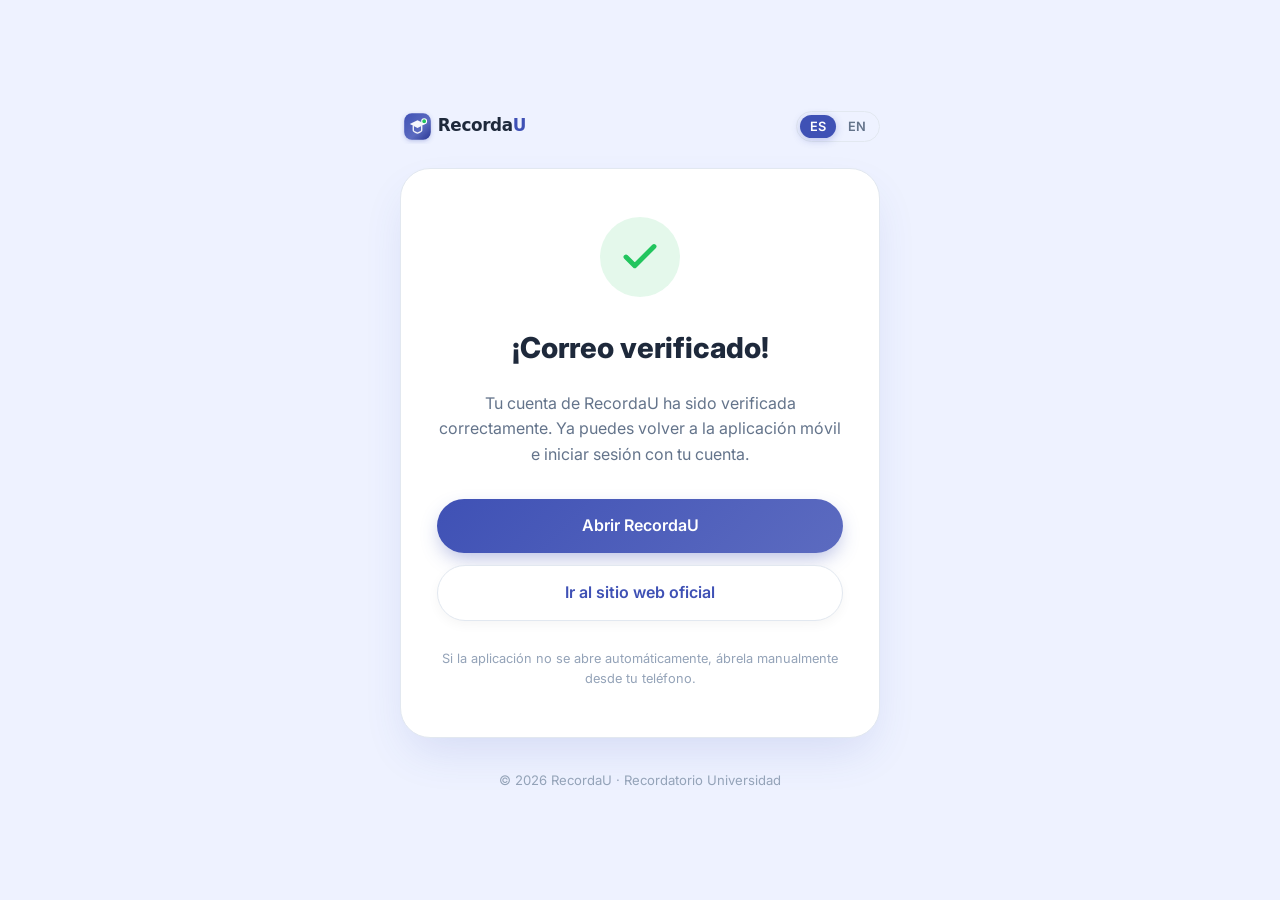
==== auth/confirmed.html @ c8c4b2dd "Primera versión de la página web de RecordaU" ====
<!DOCTYPE html>
<html lang="es">
<head>
  <meta charset="UTF-8">
  <meta name="viewport" content="width=device-width, initial-scale=1.0">
  <meta http-equiv="X-UA-Compatible" content="ie=edge">
  
  <title>¡Correo verificado! | RecordaU</title>
  <meta name="description" content="Tu cuenta de RecordaU ha sido verificada con éxito. Ya puedes volver a la aplicación móvil.">
  
  <!-- Favicon -->
  <link rel="icon" type="image/svg+xml" href="../assets/logo/favicon.svg">
  
  <!-- Fonts: Inter & Roboto -->
  <link rel="preconnect" href="https://fonts.googleapis.com">
  <link rel="preconnect" href="https://fonts.gstatic.com" crossorigin>
  <link href="https://fonts.googleapis.com/css2?family=Inter:wght@400;500;600;700;800&family=Roboto:wght@400;500;700&display=swap" rel="stylesheet">
  
  <!-- Stylesheets -->
  <link rel="stylesheet" href="../css/styles.css">
  <link rel="stylesheet" href="../css/responsive.css">
</head>
<body>

  <!-- Ambient Decorative Background -->
  <div class="bg-ambient-layer" aria-hidden="true">
    <div class="ambient-circle-1"></div>
    <div class="ambient-circle-2"></div>
    <div class="ambient-circle-3"></div>
  </div>

  <div class="auth-page-wrapper">
    <!-- Top Navigation / Logo & Language Selector -->
    <header style="width: 100%; max-width: 480px; display: flex; justify-content: space-between; align-items: center; margin-bottom: 24px;">
      <a href="../index.html" aria-label="Volver al inicio de RecordaU">
        <img src="../assets/logo/recordau-logo.svg" alt="RecordaU" width="140" height="35">
      </a>
      <div class="lang-switcher" role="group" aria-label="Selector de idioma">
        <button class="lang-btn active" data-lang="es">ES</button>
        <button class="lang-btn" data-lang="en">EN</button>
      </div>
    </header>

    <!-- Confirmation Card -->
    <main class="auth-card-box">
      <!-- Success Animated Icon -->
      <div class="auth-success-circle">
        <svg viewBox="0 0 24 24" fill="none" stroke="currentColor" stroke-width="2.8" stroke-linecap="round" stroke-linejoin="round">
          <polyline points="20 6 9 17 4 12"></polyline>
        </svg>
      </div>

      <h1 class="auth-title" data-i18n="auth_title">¡Correo verificado!</h1>
      
      <p class="auth-desc" data-i18n="auth_desc">
        Tu cuenta de RecordaU ha sido verificada correctamente. Ya puedes volver a la aplicación móvil e iniciar sesión con tu cuenta.
      </p>

      <div class="auth-actions">
        <!-- Deep link button prepared for RecordaU mobile app -->
        <a href="recordau://auth-callback" class="btn btn-primary" id="btn-open-app" data-i18n="auth_btn_open">
          Abrir RecordaU
        </a>

        <!-- Fallback Return to Web Homepage -->
        <a href="../index.html" class="btn btn-secondary" data-i18n="auth_btn_home">
          Ir al sitio web oficial
        </a>
      </div>

      <small style="color: var(--text-muted); font-size: 0.8rem; margin-top: 8px;" data-i18n="auth_note">
        Si la aplicación no se abre automáticamente, ábrela manualmente desde tu teléfono.
      </small>
    </main>

    <!-- Footer note -->
    <footer style="margin-top: 32px; font-size: 0.82rem; color: var(--text-muted);">
      © 2026 RecordaU · Recordatorio Universidad
    </footer>
  </div>

  <!-- Scripts -->
  <script src="../js/translations.js"></script>
  <script src="../js/main.js"></script>
  <script>
    // Deep-link trigger helper for mobile web browser
    document.getElementById('btn-open-app')?.addEventListener('click', (e) => {
      // In local testing without the mobile deep link registered, notify the user gracefully
      setTimeout(() => {
        const lang = localStorage.getItem('recordau_lang') || 'es';
        const msg = lang === 'es'
          ? 'Si la app no se abre de inmediato, puedes abrir RecordaU desde tu pantalla de inicio.'
          : 'If the app does not open immediately, you can open RecordaU from your home screen.';
        showToast(msg);
      }, 1000);
    });
  </script>
</body>
</html>
---- css/styles.css ----
/* ==========================================================================
   RecordaU Official Stylesheet
   Design System & Component Architecture
   ========================================================================== */

/* --- 1. CSS Custom Properties / Design Tokens --- */
:root {
  /* Brand Palette */
  --primary: #3F51B5;
  --primary-light: #5C6BC0;
  --primary-dark: #283593;
  --background: #EEF2FF;
  --background-secondary: #F8FAFC;
  --card-bg: #FFFFFF;
  
  /* Status Colors */
  --success: #22C55E;
  --warning: #F59E0B;
  --danger: #EF4444;
  --info: #0EA5E9;
  
  /* Typography & Neutral Colors */
  --text-primary: #1E293B;
  --text-secondary: #64748B;
  --text-muted: #94A3B8;
  --border: #E2E8F0;
  --border-light: #F1F5F9;
  
  /* Glassmorphism System */
  --glass-bg: rgba(255, 255, 255, 0.72);
  --glass-card: rgba(255, 255, 255, 0.85);
  --glass-hero: rgba(255, 255, 255, 0.22);
  --glass-border: rgba(255, 255, 255, 0.45);
  --glass-shadow: 0 16px 36px -10px rgba(63, 81, 181, 0.12), 0 0 1px 1px rgba(255, 255, 255, 0.5) inset;
  --glass-blur: blur(18px);
  
  /* Dialog & Accent */
  --dialog-bg: #1F1F33;
  --gradient-brand: linear-gradient(135deg, #3F51B5 0%, #5C6BC0 50%, #EEF2FF 100%);
  --gradient-hero: linear-gradient(145deg, #3F51B5 0%, #4D5FC4 40%, #5C6BC0 75%, #818CF8 100%);
  --gradient-card: linear-gradient(180deg, rgba(255, 255, 255, 0.95) 0%, rgba(248, 250, 252, 0.95) 100%);
  --gradient-pill: linear-gradient(135deg, #3F51B5 0%, #5C6BC0 100%);

  /* Spacing & Radii */
  --radius-sm: 8px;
  --radius-md: 14px;
  --radius-lg: 22px;
  --radius-xl: 30px;
  --radius-pill: 9999px;

  /* Typography */
  --font-main: 'Inter', 'Roboto', -apple-system, BlinkMacSystemFont, 'Segoe UI', sans-serif;
  --transition-smooth: all 0.3s cubic-bezier(0.16, 1, 0.3, 1);
  --transition-bounce: all 0.4s cubic-bezier(0.34, 1.56, 0.64, 1);
}

/* --- 2. Base Reset & Typography --- */
*, *::before, *::after {
  box-sizing: border-box;
  margin: 0;
  padding: 0;
}

html {
  scroll-behavior: smooth;
  font-family: var(--font-main);
  background-color: var(--background);
  color: var(--text-primary);
  line-height: 1.6;
  -webkit-font-smoothing: antialiased;
  -moz-osx-font-smoothing: grayscale;
}

body {
  overflow-x: hidden;
  background: var(--background);
  min-height: 100vh;
  position: relative;
}

/* Ambient glow in background */
.bg-ambient-layer {
  position: fixed;
  top: 0;
  left: 0;
  right: 0;
  bottom: 0;
  pointer-events: none;
  z-index: -1;
  overflow: hidden;
}

.ambient-circle-1 {
  position: absolute;
  top: -100px;
  right: -80px;
  width: 500px;
  height: 500px;
  border-radius: 50%;
  background: radial-gradient(circle, rgba(92, 107, 192, 0.25) 0%, rgba(238, 242, 255, 0) 70%);
}

.ambient-circle-2 {
  position: absolute;
  top: 35%;
  left: -150px;
  width: 600px;
  height: 600px;
  border-radius: 50%;
  background: radial-gradient(circle, rgba(63, 81, 181, 0.15) 0%, rgba(238, 242, 255, 0) 70%);
}

.ambient-circle-3 {
  position: absolute;
  bottom: 5%;
  right: -100px;
  width: 550px;
  height: 550px;
  border-radius: 50%;
  background: radial-gradient(circle, rgba(92, 107, 192, 0.18) 0%, rgba(238, 242, 255, 0) 70%);
}

img, svg {
  display: block;
  max-width: 100%;
}

a {
  color: inherit;
  text-decoration: none;
  transition: var(--transition-smooth);
}

button {
  font-family: inherit;
  cursor: pointer;
  border: none;
  outline: none;
  background: none;
}

ul {
  list-style: none;
}

/* Focus Visible Accessibility */
:focus-visible {
  outline: 2px solid var(--primary);
  outline-offset: 3px;
  border-radius: var(--radius-sm);
}

/* --- 3. Layout & Utilities --- */
.container {
  width: 100%;
  max-width: 1200px;
  margin: 0 auto;
  padding: 0 24px;
}

.section {
  padding: 100px 0;
  position: relative;
}

.section-header {
  text-align: center;
  max-width: 760px;
  margin: 0 auto 56px auto;
}

.section-badge {
  display: inline-flex;
  align-items: center;
  gap: 8px;
  padding: 6px 16px;
  background: rgba(63, 81, 181, 0.1);
  color: var(--primary);
  border: 1px solid rgba(63, 81, 181, 0.2);
  border-radius: var(--radius-pill);
  font-size: 0.875rem;
  font-weight: 600;
  letter-spacing: 0.02em;
  margin-bottom: 16px;
  text-transform: uppercase;
}

.section-title {
  font-size: 2.5rem;
  font-weight: 700;
  line-height: 1.25;
  color: var(--text-primary);
  margin-bottom: 18px;
  letter-spacing: -0.02em;
}

.section-subtitle {
  font-size: 1.125rem;
  color: var(--text-secondary);
  line-height: 1.6;
}

.text-gradient {
  background: linear-gradient(135deg, var(--primary) 0%, #6366F1 100%);
  -webkit-background-clip: text;
  -webkit-text-fill-color: transparent;
}

/* Glass Card Base */
.glass-card {
  background: var(--glass-card);
  backdrop-filter: var(--glass-blur);
  -webkit-backdrop-filter: var(--glass-blur);
  border: 1px solid var(--glass-border);
  border-radius: var(--radius-lg);
  box-shadow: var(--glass-shadow);
  transition: var(--transition-smooth);
}

.glass-card:hover {
  transform: translateY(-4px);
  box-shadow: 0 20px 40px -12px rgba(63, 81, 181, 0.18), 0 0 1px 1px rgba(255, 255, 255, 0.8) inset;
}

/* Primary Button Styles */
.btn {
  display: inline-flex;
  align-items: center;
  justify-content: center;
  gap: 10px;
  padding: 14px 28px;
  font-size: 1rem;
  font-weight: 600;
  border-radius: var(--radius-pill);
  transition: var(--transition-smooth);
  text-decoration: none;
  white-space: nowrap;
}

.btn-primary {
  background: var(--gradient-pill);
  color: #FFFFFF;
  box-shadow: 0 8px 20px -4px rgba(63, 81, 181, 0.4);
}

.btn-primary:hover {
  background: linear-gradient(135deg, var(--primary-light) 0%, var(--primary) 100%);
  box-shadow: 0 12px 26px -4px rgba(63, 81, 181, 0.5);
  transform: translateY(-2px);
  color: #FFFFFF;
}

.btn-secondary {
  background: #FFFFFF;
  color: var(--primary);
  border: 1.5px solid var(--border);
  box-shadow: 0 4px 12px rgba(0, 0, 0, 0.04);
}

.btn-secondary:hover {
  border-color: var(--primary-light);
  background: var(--background);
  color: var(--primary-dark);
  transform: translateY(-2px);
}

.btn-sm {
  padding: 8px 18px;
  font-size: 0.875rem;
}

.btn-disabled {
  opacity: 0.8;
  cursor: default;
  position: relative;
}

.btn-badge {
  font-size: 0.72rem;
  font-weight: 700;
  padding: 2px 8px;
  background: rgba(255, 255, 255, 0.25);
  border-radius: var(--radius-pill);
  text-transform: uppercase;
  letter-spacing: 0.04em;
}

/* --- 4. Navbar --- */
.navbar-wrapper {
  position: fixed;
  top: 0;
  left: 0;
  right: 0;
  z-index: 1000;
  padding: 16px 0;
  transition: var(--transition-smooth);
}

.navbar-wrapper.scrolled {
  padding: 10px 0;
}

.navbar {
  display: flex;
  align-items: center;
  justify-content: space-between;
  padding: 12px 24px;
  background: rgba(255, 255, 255, 0.78);
  backdrop-filter: blur(16px);
  -webkit-backdrop-filter: blur(16px);
  border: 1px solid rgba(255, 255, 255, 0.5);
  border-radius: var(--radius-pill);
  box-shadow: 0 8px 30px rgba(63, 81, 181, 0.08);
  transition: var(--transition-smooth);
}

.navbar-brand {
  display: flex;
  align-items: center;
  gap: 12px;
}

.navbar-brand img {
  height: 38px;
  width: auto;
}

.nav-links {
  display: flex;
  align-items: center;
  gap: 28px;
}

.nav-link {
  font-size: 0.95rem;
  font-weight: 500;
  color: var(--text-secondary);
  position: relative;
  padding: 4px 0;
}

.nav-link:hover, .nav-link.active {
  color: var(--primary);
}

.nav-link::after {
  content: '';
  position: absolute;
  bottom: 0;
  left: 0;
  width: 0;
  height: 2px;
  background: var(--primary);
  border-radius: 2px;
  transition: width 0.3s ease;
}

.nav-link:hover::after {
  width: 100%;
}

.nav-actions {
  display: flex;
  align-items: center;
  gap: 16px;
}

/* Language Switcher */
.lang-switcher {
  display: flex;
  align-items: center;
  background: var(--background);
  border: 1px solid var(--border);
  border-radius: var(--radius-pill);
  padding: 3px;
  gap: 2px;
}

.lang-btn {
  padding: 4px 10px;
  border-radius: var(--radius-pill);
  font-size: 0.8rem;
  font-weight: 600;
  color: var(--text-secondary);
  transition: var(--transition-smooth);
}

.lang-btn.active {
  background: var(--primary);
  color: #FFFFFF;
  box-shadow: 0 2px 8px rgba(63, 81, 181, 0.3);
}

/* Mobile Hamburger */
.mobile-menu-toggle {
  display: none;
  flex-direction: column;
  justify-content: center;
  gap: 5px;
  width: 38px;
  height: 38px;
  padding: 8px;
  border-radius: 50%;
  background: var(--background);
  border: 1px solid var(--border);
}

.mobile-menu-toggle span {
  display: block;
  height: 2px;
  width: 100%;
  background: var(--text-primary);
  border-radius: 2px;
  transition: var(--transition-smooth);
}

.mobile-menu-toggle.active span:nth-child(1) {
  transform: translateY(7px) rotate(45deg);
}
.mobile-menu-toggle.active span:nth-child(2) {
  opacity: 0;
}
.mobile-menu-toggle.active span:nth-child(3) {
  transform: translateY(-7px) rotate(-45deg);
}

/* Mobile Navigation Drawer */
.mobile-nav-drawer {
  position: fixed;
  top: 80px;
  left: 20px;
  right: 20px;
  background: var(--card-bg);
  border-radius: var(--radius-lg);
  border: 1px solid var(--border);
  box-shadow: 0 20px 40px rgba(0, 0, 0, 0.12);
  padding: 24px;
  display: flex;
  flex-direction: column;
  gap: 16px;
  z-index: 999;
  opacity: 0;
  transform: translateY(-20px);
  pointer-events: none;
  transition: var(--transition-bounce);
}

.mobile-nav-drawer.open {
  opacity: 1;
  transform: translateY(0);
  pointer-events: auto;
}

.mobile-nav-drawer .nav-link {
  font-size: 1.1rem;
  padding: 10px 0;
  border-bottom: 1px solid var(--border-light);
}

/* --- 5. Hero Section --- */
.hero-section {
  padding-top: 150px;
  padding-bottom: 80px;
  overflow: hidden;
  position: relative;
}

.hero-grid {
  display: grid;
  grid-template-columns: 1.15fr 0.85fr;
  align-items: center;
  gap: 48px;
}

.hero-content {
  max-width: 600px;
}

.hero-tag {
  display: inline-flex;
  align-items: center;
  gap: 8px;
  padding: 6px 14px;
  background: rgba(63, 81, 181, 0.1);
  border: 1px solid rgba(63, 81, 181, 0.2);
  border-radius: var(--radius-pill);
  color: var(--primary);
  font-size: 0.875rem;
  font-weight: 600;
  margin-bottom: 24px;
}

.hero-tag-pulse {
  width: 8px;
  height: 8px;
  border-radius: 50%;
  background: var(--success);
  box-shadow: 0 0 0 0 rgba(34, 197, 94, 0.7);
  animation: pulseGreen 2s infinite;
}

@keyframes pulseGreen {
  0% { transform: scale(0.95); box-shadow: 0 0 0 0 rgba(34, 197, 94, 0.7); }
  70% { transform: scale(1); box-shadow: 0 0 0 8px rgba(34, 197, 94, 0); }
  100% { transform: scale(0.95); box-shadow: 0 0 0 0 rgba(34, 197, 94, 0); }
}

.hero-title {
  font-size: 3.5rem;
  font-weight: 800;
  line-height: 1.15;
  letter-spacing: -0.03em;
  color: var(--text-primary);
  margin-bottom: 24px;
}

.hero-description {
  font-size: 1.2rem;
  color: var(--text-secondary);
  line-height: 1.6;
  margin-bottom: 36px;
}

.hero-ctas {
  display: flex;
  flex-wrap: wrap;
  align-items: center;
  gap: 16px;
  margin-bottom: 36px;
}

.hero-features-preview {
  display: flex;
  flex-wrap: wrap;
  gap: 20px;
  padding-top: 24px;
  border-top: 1px solid var(--border);
}

.feature-pill {
  display: flex;
  align-items: center;
  gap: 8px;
  font-size: 0.9rem;
  font-weight: 500;
  color: var(--text-secondary);
}

.feature-pill svg {
  color: var(--primary);
  width: 18px;
  height: 18px;
}

/* --- 6. Realistic Phone Mockup (Flutter Match) --- */
.hero-mockup-wrapper {
  position: relative;
  display: flex;
  justify-content: center;
}

.phone-device {
  width: 320px;
  height: 640px;
  background: #0F172A;
  border-radius: 44px;
  padding: 12px;
  box-shadow: 0 25px 60px -15px rgba(40, 53, 147, 0.35), 0 0 0 1px rgba(255, 255, 255, 0.15) inset;
  position: relative;
  z-index: 2;
  transition: transform 0.4s ease;
}

.phone-screen {
  width: 100%;
  height: 100%;
  background: #EEF2FF;
  border-radius: 34px;
  overflow: hidden;
  display: flex;
  flex-direction: column;
  position: relative;
  font-size: 0.85rem;
}

.phone-speaker-notch {
  width: 120px;
  height: 20px;
  background: #0F172A;
  border-bottom-left-radius: 12px;
  border-bottom-right-radius: 12px;
  position: absolute;
  top: 0;
  left: 50%;
  transform: translateX(-50%);
  z-index: 10;
  display: flex;
  align-items: center;
  justify-content: center;
}

.phone-camera {
  width: 8px;
  height: 8px;
  background: #1E293B;
  border-radius: 50%;
}

/* Phone App Header */
.app-header {
  background: linear-gradient(145deg, #3F51B5 0%, #5C6BC0 100%);
  color: #FFFFFF;
  padding: 30px 16px 18px 16px;
  border-bottom-left-radius: 20px;
  border-bottom-right-radius: 20px;
  box-shadow: 0 6px 16px rgba(63, 81, 181, 0.25);
}

.app-header-top {
  display: flex;
  justify-content: space-between;
  align-items: center;
  margin-bottom: 12px;
}

.app-user-greeting {
  font-size: 0.8rem;
  opacity: 0.9;
}

.app-user-title {
  font-size: 1.1rem;
  font-weight: 700;
  display: flex;
  align-items: center;
  gap: 6px;
}

.app-sync-status {
  display: flex;
  align-items: center;
  gap: 4px;
  background: rgba(255, 255, 255, 0.2);
  padding: 3px 8px;
  border-radius: 12px;
  font-size: 0.7rem;
  font-weight: 600;
}

.app-sync-status .sync-dot {
  width: 6px;
  height: 6px;
  background: #22C55E;
  border-radius: 50%;
}

.app-search-mini {
  background: rgba(255, 255, 255, 0.15);
  border: 1px solid rgba(255, 255, 255, 0.25);
  border-radius: 10px;
  padding: 6px 10px;
  font-size: 0.75rem;
  color: rgba(255, 255, 255, 0.85);
  display: flex;
  align-items: center;
  gap: 6px;
}

/* Phone App Body Content */
.app-body {
  padding: 14px;
  overflow-y: auto;
  display: flex;
  flex-direction: column;
  gap: 14px;
  flex: 1;
}

.app-section-title {
  display: flex;
  align-items: center;
  gap: 6px;
  font-size: 0.78rem;
  font-weight: 700;
  color: var(--text-secondary);
  text-transform: uppercase;
  letter-spacing: 0.05em;
}

.app-priority-dot {
  width: 8px;
  height: 8px;
  border-radius: 50%;
}

.dot-danger { background: var(--danger); }
.dot-warning { background: var(--warning); }
.dot-success { background: var(--success); }

/* App Task Card */
.app-task-card {
  background: #FFFFFF;
  border: 1px solid rgba(226, 232, 240, 0.8);
  border-radius: 14px;
  padding: 12px;
  box-shadow: 0 4px 10px rgba(0, 0, 0, 0.03);
  display: flex;
  flex-direction: column;
  gap: 6px;
  border-left: 4px solid var(--primary);
  transition: transform 0.2s ease;
}

.app-task-card.priority-high {
  border-left-color: var(--danger);
}
.app-task-card.priority-medium {
  border-left-color: var(--warning);
}
.app-task-card.priority-normal {
  border-left-color: var(--success);
}

.app-task-header {
  display: flex;
  justify-content: space-between;
  align-items: center;
}

.app-subject-tag {
  font-size: 0.7rem;
  font-weight: 600;
  color: var(--primary);
  background: rgba(63, 81, 181, 0.08);
  padding: 2px 6px;
  border-radius: 6px;
}

.app-task-time {
  font-size: 0.7rem;
  font-weight: 600;
  color: var(--danger);
  display: flex;
  align-items: center;
  gap: 3px;
}

.app-task-title {
  font-size: 0.85rem;
  font-weight: 600;
  color: var(--text-primary);
}

.app-task-footer {
  display: flex;
  align-items: center;
  justify-content: space-between;
  font-size: 0.7rem;
  color: var(--text-secondary);
  margin-top: 2px;
}

/* Floating Elements around Mockup */
.mockup-floating-card {
  position: absolute;
  background: rgba(255, 255, 255, 0.9);
  backdrop-filter: blur(12px);
  border: 1px solid rgba(255, 255, 255, 0.8);
  border-radius: var(--radius-md);
  padding: 10px 14px;
  box-shadow: 0 12px 28px -6px rgba(63, 81, 181, 0.2);
  display: flex;
  align-items: center;
  gap: 10px;
  z-index: 3;
  animation: floatSlow 5s ease-in-out infinite alternate;
}

.floating-top-right {
  top: 40px;
  right: -30px;
}

.floating-bottom-left {
  bottom: 80px;
  left: -40px;
  animation-delay: 2.5s;
}

.float-icon-box {
  width: 32px;
  height: 32px;
  border-radius: 8px;
  display: flex;
  align-items: center;
  justify-content: center;
  color: #FFFFFF;
}

.float-icon-blue { background: var(--primary); }
.float-icon-green { background: var(--success); }

.float-text-title {
  font-size: 0.78rem;
  font-weight: 700;
  color: var(--text-primary);
}

.float-text-sub {
  font-size: 0.68rem;
  color: var(--text-secondary);
}

@keyframes floatSlow {
  0% { transform: translateY(0px); }
  100% { transform: translateY(-12px); }
}

/* --- 7. Problem / Solution Section --- */
.problem-solution-section {
  background: var(--background-secondary);
  border-top: 1px solid var(--border);
  border-bottom: 1px solid var(--border);
}

.workflow-steps-container {
  display: flex;
  align-items: center;
  justify-content: space-between;
  position: relative;
  margin-top: 48px;
  flex-wrap: wrap;
  gap: 16px;
}

.workflow-step-card {
  flex: 1;
  min-width: 200px;
  background: #FFFFFF;
  border: 1px solid var(--border);
  border-radius: var(--radius-lg);
  padding: 28px 20px;
  text-align: center;
  box-shadow: 0 8px 20px rgba(0, 0, 0, 0.02);
  position: relative;
  transition: var(--transition-smooth);
}

.workflow-step-card:hover {
  transform: translateY(-6px);
  border-color: var(--primary-light);
  box-shadow: 0 16px 30px rgba(63, 81, 181, 0.12);
}

.step-num-badge {
  width: 36px;
  height: 36px;
  border-radius: 50%;
  background: rgba(63, 81, 181, 0.1);
  color: var(--primary);
  font-weight: 700;
  font-size: 0.9rem;
  display: flex;
  align-items: center;
  justify-content: center;
  margin: 0 auto 16px auto;
}

.workflow-step-icon {
  width: 52px;
  height: 52px;
  border-radius: 14px;
  background: var(--background);
  color: var(--primary);
  display: flex;
  align-items: center;
  justify-content: center;
  margin: 0 auto 16px auto;
}

.workflow-step-title {
  font-size: 1.1rem;
  font-weight: 700;
  color: var(--text-primary);
  margin-bottom: 8px;
}

.workflow-step-desc {
  font-size: 0.875rem;
  color: var(--text-secondary);
  line-height: 1.5;
}

.workflow-arrow {
  color: var(--primary-light);
  opacity: 0.6;
}

/* --- 8. Visual Demo & Media Viewer Section --- */
.demo-viewer-box {
  background: var(--card-bg);
  border: 1px solid var(--border);
  border-radius: var(--radius-xl);
  box-shadow: 0 20px 45px -10px rgba(63, 81, 181, 0.1);
  overflow: hidden;
}

.demo-tabs-bar {
  display: flex;
  background: #F1F5F9;
  padding: 8px 12px;
  border-bottom: 1px solid var(--border);
  overflow-x: auto;
  gap: 8px;
}

.demo-tab-btn {
  padding: 10px 18px;
  border-radius: var(--radius-pill);
  font-size: 0.9rem;
  font-weight: 600;
  color: var(--text-secondary);
  display: flex;
  align-items: center;
  gap: 8px;
  transition: var(--transition-smooth);
  white-space: nowrap;
}

.demo-tab-btn.active {
  background: #FFFFFF;
  color: var(--primary);
  box-shadow: 0 2px 8px rgba(0, 0, 0, 0.06);
}

.demo-view-content {
  padding: 40px;
  min-height: 420px;
  display: flex;
  align-items: center;
  justify-content: center;
  background: linear-gradient(180deg, #FFFFFF 0%, #F8FAFC 100%);
}

.placeholder-frame {
  width: 100%;
  max-width: 800px;
  border: 2px dashed rgba(92, 107, 192, 0.35);
  background: rgba(238, 242, 255, 0.4);
  border-radius: var(--radius-lg);
  padding: 48px 24px;
  text-align: center;
  display: flex;
  flex-direction: column;
  align-items: center;
  justify-content: center;
  gap: 16px;
}

.placeholder-icon-wrap {
  width: 64px;
  height: 64px;
  border-radius: 18px;
  background: rgba(63, 81, 181, 0.12);
  color: var(--primary);
  display: flex;
  align-items: center;
  justify-content: center;
}

.placeholder-title {
  font-size: 1.25rem;
  font-weight: 700;
  color: var(--text-primary);
}

.placeholder-badge {
  display: inline-block;
  padding: 4px 12px;
  background: rgba(63, 81, 181, 0.1);
  color: var(--primary);
  border-radius: var(--radius-pill);
  font-size: 0.75rem;
  font-weight: 700;
  text-transform: uppercase;
  letter-spacing: 0.05em;
}

.placeholder-note {
  font-size: 0.9rem;
  color: var(--text-secondary);
  max-width: 500px;
}

/* --- 9. Core Features Grid --- */
.features-grid {
  display: grid;
  grid-template-columns: repeat(auto-fit, minmax(320px, 1fr));
  gap: 28px;
}

.feature-card {
  padding: 32px 28px;
  display: flex;
  flex-direction: column;
  align-items: flex-start;
  gap: 16px;
}

.feature-icon-box {
  width: 52px;
  height: 52px;
  border-radius: 14px;
  background: rgba(63, 81, 181, 0.1);
  color: var(--primary);
  display: flex;
  align-items: center;
  justify-content: center;
}

.feature-card-title {
  font-size: 1.25rem;
  font-weight: 700;
  color: var(--text-primary);
}

.feature-card-text {
  font-size: 0.95rem;
  color: var(--text-secondary);
  line-height: 1.6;
}

/* --- 10. Dedicated 12h / 6h / 2h Timeline Section --- */
.timeline-section-card {
  background: var(--dialog-bg);
  color: #FFFFFF;
  border-radius: var(--radius-xl);
  padding: 60px 48px;
  position: relative;
  overflow: hidden;
  box-shadow: 0 25px 50px -12px rgba(31, 31, 51, 0.4);
}

.timeline-bg-glow {
  position: absolute;
  top: -50%;
  right: -20%;
  width: 500px;
  height: 500px;
  border-radius: 50%;
  background: radial-gradient(circle, rgba(92, 107, 192, 0.3) 0%, rgba(31, 31, 51, 0) 70%);
  pointer-events: none;
}

.timeline-header {
  text-align: center;
  max-width: 700px;
  margin: 0 auto 50px auto;
}

.timeline-header .section-title {
  color: #FFFFFF;
}

.timeline-header .section-subtitle {
  color: #94A3B8;
}

.timeline-track-wrapper {
  position: relative;
  margin: 40px 0;
}

.timeline-progress-bar {
  position: absolute;
  top: 36px;
  left: 5%;
  right: 5%;
  height: 4px;
  background: rgba(255, 255, 255, 0.15);
  border-radius: 2px;
  z-index: 1;
}

.timeline-progress-fill {
  height: 100%;
  width: 85%;
  background: linear-gradient(90deg, #22C55E 0%, #F59E0B 50%, #EF4444 100%);
  border-radius: 2px;
}

.timeline-nodes-grid {
  display: grid;
  grid-template-columns: repeat(4, 1fr);
  gap: 20px;
  position: relative;
  z-index: 2;
}

.timeline-node {
  display: flex;
  flex-direction: column;
  align-items: center;
  text-align: center;
}

.timeline-node-circle {
  width: 72px;
  height: 72px;
  border-radius: 50%;
  background: #1F1F33;
  border: 3px solid;
  display: flex;
  flex-direction: column;
  align-items: center;
  justify-content: center;
  margin-bottom: 20px;
  box-shadow: 0 8px 20px rgba(0, 0, 0, 0.4);
  transition: transform 0.3s ease;
}

.timeline-node:hover .timeline-node-circle {
  transform: scale(1.1);
}

.node-12h { border-color: #22C55E; color: #22C55E; }
.node-6h  { border-color: #F59E0B; color: #F59E0B; }
.node-2h  { border-color: #EF4444; color: #EF4444; }
.node-due { border-color: #A855F7; color: #A855F7; }

.timeline-node-num {
  font-size: 1.1rem;
  font-weight: 800;
  line-height: 1;
}

.timeline-node-unit {
  font-size: 0.65rem;
  font-weight: 700;
  text-transform: uppercase;
}

.timeline-node-title {
  font-size: 1rem;
  font-weight: 700;
  color: #FFFFFF;
  margin-bottom: 6px;
}

.timeline-node-desc {
  font-size: 0.8rem;
  color: #94A3B8;
  line-height: 1.4;
}

/* --- 11. How It Works (4 Steps) --- */
.steps-cards-grid {
  display: grid;
  grid-template-columns: repeat(auto-fit, minmax(250px, 1fr));
  gap: 24px;
}

.step-box-card {
  padding: 32px 24px;
  position: relative;
  display: flex;
  flex-direction: column;
  gap: 16px;
}

.step-card-number {
  font-size: 2.5rem;
  font-weight: 800;
  color: rgba(63, 81, 181, 0.18);
  line-height: 1;
}

.step-card-title {
  font-size: 1.2rem;
  font-weight: 700;
  color: var(--text-primary);
}

.step-card-text {
  font-size: 0.9rem;
  color: var(--text-secondary);
  line-height: 1.55;
}

/* --- 12. App Showcase Showcase Section --- */
.showcase-container {
  display: grid;
  grid-template-columns: 1fr 1fr;
  align-items: center;
  gap: 48px;
}

.showcase-phone-center {
  display: flex;
  justify-content: center;
}

.showcase-features-list {
  display: flex;
  flex-direction: column;
  gap: 24px;
}

.showcase-item {
  display: flex;
  gap: 18px;
}

.showcase-item-icon {
  width: 44px;
  height: 44px;
  min-width: 44px;
  border-radius: 12px;
  background: var(--background);
  color: var(--primary);
  display: flex;
  align-items: center;
  justify-content: center;
}

.showcase-item-title {
  font-size: 1.15rem;
  font-weight: 700;
  color: var(--text-primary);
  margin-bottom: 4px;
}

.showcase-item-desc {
  font-size: 0.9rem;
  color: var(--text-secondary);
  line-height: 1.5;
}

/* --- 13. Institutional Compatibility --- */
.compatibility-box {
  background: var(--card-bg);
  border: 1px solid var(--border);
  border-radius: var(--radius-xl);
  padding: 48px;
  text-align: center;
  box-shadow: 0 10px 30px rgba(0, 0, 0, 0.03);
}

.compatibility-pill-list {
  display: flex;
  flex-wrap: wrap;
  justify-content: center;
  gap: 12px;
  margin: 32px 0 20px 0;
}

.compat-pill {
  padding: 10px 20px;
  border-radius: var(--radius-pill);
  background: var(--background);
  border: 1px solid var(--border);
  font-size: 0.95rem;
  font-weight: 600;
  color: var(--text-primary);
  display: flex;
  align-items: center;
  gap: 8px;
}

.compat-pill svg {
  color: var(--primary);
  width: 18px;
  height: 18px;
}

.compat-disclaimer {
  font-size: 0.85rem;
  color: var(--text-muted);
  max-width: 600px;
  margin: 0 auto;
}

/* --- 14. Security & Privacy Section --- */
.security-grid {
  display: grid;
  grid-template-columns: repeat(auto-fit, minmax(300px, 1fr));
  gap: 28px;
}

.security-card {
  padding: 32px;
  border-left: 4px solid var(--primary);
}

.security-card-icon {
  width: 48px;
  height: 48px;
  border-radius: 12px;
  background: rgba(63, 81, 181, 0.1);
  color: var(--primary);
  display: flex;
  align-items: center;
  justify-content: center;
  margin-bottom: 20px;
}

.security-card-title {
  font-size: 1.2rem;
  font-weight: 700;
  color: var(--text-primary);
  margin-bottom: 10px;
}

.security-card-desc {
  font-size: 0.92rem;
  color: var(--text-secondary);
  line-height: 1.6;
}

/* --- 15. About RecordaU --- */
.about-card {
  background: linear-gradient(135deg, rgba(255, 255, 255, 0.95) 0%, rgba(238, 242, 255, 0.85) 100%);
  border: 1px solid var(--glass-border);
  border-radius: var(--radius-xl);
  padding: 56px;
  box-shadow: var(--glass-shadow);
  max-width: 900px;
  margin: 0 auto;
  text-align: center;
}

.about-text {
  font-size: 1.15rem;
  color: var(--text-secondary);
  line-height: 1.8;
  margin-bottom: 24px;
}

.about-values {
  display: flex;
  justify-content: center;
  flex-wrap: wrap;
  gap: 24px;
  margin-top: 36px;
  padding-top: 28px;
  border-top: 1px solid var(--border);
}

.about-val-item {
  font-size: 0.95rem;
  font-weight: 600;
  color: var(--primary-dark);
  display: flex;
  align-items: center;
  gap: 6px;
}

/* --- 16. FAQ Accordion --- */
.faq-accordion-list {
  max-width: 800px;
  margin: 0 auto;
  display: flex;
  flex-direction: column;
  gap: 16px;
}

.faq-item {
  background: var(--card-bg);
  border: 1px solid var(--border);
  border-radius: var(--radius-md);
  overflow: hidden;
  transition: var(--transition-smooth);
}

.faq-item.active {
  border-color: var(--primary-light);
  box-shadow: 0 8px 24px rgba(63, 81, 181, 0.08);
}

.faq-question-btn {
  width: 100%;
  padding: 20px 24px;
  display: flex;
  align-items: center;
  justify-content: space-between;
  text-align: left;
  font-size: 1.05rem;
  font-weight: 600;
  color: var(--text-primary);
  gap: 16px;
}

.faq-icon {
  width: 20px;
  height: 20px;
  min-width: 20px;
  color: var(--primary);
  transition: transform 0.3s ease;
}

.faq-item.active .faq-icon {
  transform: rotate(180deg);
}

.faq-answer-body {
  max-height: 0;
  overflow: hidden;
  transition: max-height 0.35s ease, padding 0.35s ease;
  padding: 0 24px;
  font-size: 0.95rem;
  color: var(--text-secondary);
  line-height: 1.65;
}

.faq-item.active .faq-answer-body {
  max-height: 300px;
  padding-bottom: 20px;
}

/* --- 17. Download CTA Section --- */
.download-section-box {
  background: var(--gradient-hero);
  border-radius: var(--radius-xl);
  padding: 64px 32px;
  text-align: center;
  color: #FFFFFF;
  box-shadow: 0 20px 45px -10px rgba(63, 81, 181, 0.4);
  position: relative;
  overflow: hidden;
}

.download-title {
  font-size: 2.3rem;
  font-weight: 800;
  margin-bottom: 16px;
}

.download-subtitle {
  font-size: 1.1rem;
  opacity: 0.9;
  max-width: 600px;
  margin: 0 auto 36px auto;
}

.download-badges-row {
  display: flex;
  justify-content: center;
  flex-wrap: wrap;
  gap: 20px;
}

.store-badge-card {
  display: flex;
  align-items: center;
  gap: 14px;
  background: rgba(255, 255, 255, 0.15);
  backdrop-filter: blur(10px);
  border: 1px solid rgba(255, 255, 255, 0.35);
  border-radius: var(--radius-md);
  padding: 12px 24px;
  color: #FFFFFF;
  position: relative;
  transition: var(--transition-smooth);
}

.store-badge-card:hover {
  background: rgba(255, 255, 255, 0.25);
  transform: translateY(-2px);
}

.store-icon {
  width: 32px;
  height: 32px;
}

.store-text-col {
  text-align: left;
}

.store-sub {
  font-size: 0.7rem;
  text-transform: uppercase;
  letter-spacing: 0.05em;
  opacity: 0.8;
}

.store-name {
  font-size: 1rem;
  font-weight: 700;
}

.coming-soon-pill {
  font-size: 0.65rem;
  font-weight: 700;
  padding: 2px 8px;
  background: var(--warning);
  color: #1E293B;
  border-radius: var(--radius-pill);
  margin-left: 6px;
}

/* --- 18. Contact Form & Floating Action --- */
.contact-grid {
  display: grid;
  grid-template-columns: 1fr 1.2fr;
  gap: 40px;
  align-items: flex-start;
}

.contact-info-card {
  padding: 36px;
  display: flex;
  flex-direction: column;
  gap: 24px;
}

.contact-channel-item {
  display: flex;
  align-items: flex-start;
  gap: 14px;
}

.contact-channel-icon {
  width: 42px;
  height: 42px;
  border-radius: 10px;
  background: rgba(63, 81, 181, 0.1);
  color: var(--primary);
  display: flex;
  align-items: center;
  justify-content: center;
  min-width: 42px;
}

.contact-form-box {
  padding: 36px;
  display: flex;
  flex-direction: column;
  gap: 20px;
}

.form-group {
  display: flex;
  flex-direction: column;
  gap: 8px;
}

.form-label {
  font-size: 0.875rem;
  font-weight: 600;
  color: var(--text-primary);
}

.form-input, .form-textarea {
  width: 100%;
  padding: 12px 16px;
  border-radius: var(--radius-sm);
  border: 1px solid var(--border);
  background: var(--background-secondary);
  font-family: inherit;
  font-size: 0.95rem;
  color: var(--text-primary);
  transition: var(--transition-smooth);
}

.form-input:focus, .form-textarea:focus {
  outline: none;
  border-color: var(--primary);
  background: #FFFFFF;
  box-shadow: 0 0 0 3px rgba(63, 81, 181, 0.15);
}

.form-textarea {
  min-height: 120px;
  resize: vertical;
}

/* Floating Contact Button */
.floating-contact-btn {
  position: fixed;
  bottom: 28px;
  right: 28px;
  width: 56px;
  height: 56px;
  border-radius: 50%;
  background: var(--gradient-pill);
  color: #FFFFFF;
  display: flex;
  align-items: center;
  justify-content: center;
  box-shadow: 0 10px 25px rgba(63, 81, 181, 0.4);
  z-index: 990;
  transition: var(--transition-smooth);
}

.floating-contact-btn:hover {
  transform: scale(1.08) translateY(-2px);
  box-shadow: 0 14px 30px rgba(63, 81, 181, 0.5);
}

/* --- 19. Footer --- */
.site-footer {
  background: #0F172A;
  color: #E2E8F0;
  padding: 70px 0 30px 0;
  border-top: 1px solid rgba(255, 255, 255, 0.08);
}

.footer-top-grid {
  display: grid;
  grid-template-columns: 2fr 1fr 1fr 1fr;
  gap: 40px;
  margin-bottom: 50px;
}

.footer-brand-col {
  max-width: 320px;
}

.footer-tagline {
  font-size: 0.95rem;
  color: #94A3B8;
  margin-top: 14px;
  line-height: 1.5;
}

.footer-col-title {
  font-size: 1rem;
  font-weight: 700;
  color: #FFFFFF;
  margin-bottom: 20px;
}

.footer-links-list {
  display: flex;
  flex-direction: column;
  gap: 12px;
}

.footer-links-list a {
  font-size: 0.9rem;
  color: #94A3B8;
}

.footer-links-list a:hover {
  color: #FFFFFF;
  transform: translateX(3px);
}

.footer-bottom-bar {
  padding-top: 30px;
  border-top: 1px solid rgba(255, 255, 255, 0.1);
  display: flex;
  align-items: center;
  justify-content: space-between;
  font-size: 0.85rem;
  color: #64748B;
  flex-wrap: wrap;
  gap: 16px;
}

/* Toast Notifications */
.toast-msg {
  position: fixed;
  bottom: 30px;
  left: 50%;
  transform: translateX(-50%) translateY(100px);
  background: var(--dialog-bg);
  color: #FFFFFF;
  padding: 12px 24px;
  border-radius: var(--radius-pill);
  box-shadow: 0 10px 30px rgba(0, 0, 0, 0.25);
  font-size: 0.9rem;
  font-weight: 600;
  display: flex;
  align-items: center;
  gap: 10px;
  z-index: 10000;
  opacity: 0;
  transition: var(--transition-bounce);
}

.toast-msg.show {
  transform: translateX(-50%) translateY(0);
  opacity: 1;
}

/* --- 20. Auth Confirmed Page Styles --- */
.auth-page-wrapper {
  min-height: 100vh;
  display: flex;
  flex-direction: column;
  justify-content: center;
  align-items: center;
  padding: 24px;
  position: relative;
}

.auth-card-box {
  width: 100%;
  max-width: 480px;
  background: #FFFFFF;
  border: 1px solid var(--border);
  border-radius: var(--radius-xl);
  padding: 48px 36px;
  text-align: center;
  box-shadow: 0 20px 45px -10px rgba(63, 81, 181, 0.15);
  display: flex;
  flex-direction: column;
  align-items: center;
  gap: 20px;
}

.auth-success-circle {
  width: 80px;
  height: 80px;
  border-radius: 50%;
  background: rgba(34, 197, 94, 0.12);
  color: var(--success);
  display: flex;
  align-items: center;
  justify-content: center;
  margin-bottom: 8px;
}

.auth-success-circle svg {
  width: 42px;
  height: 42px;
}

.auth-title {
  font-size: 1.8rem;
  font-weight: 800;
  color: var(--text-primary);
}

.auth-desc {
  font-size: 1rem;
  color: var(--text-secondary);
  line-height: 1.6;
}

.auth-actions {
  display: flex;
  flex-direction: column;
  gap: 12px;
  width: 100%;
  margin-top: 12px;
}
---- css/responsive.css ----
/* ==========================================================================
   RecordaU Responsive Media Queries & Accessibility Adaptations
   ========================================================================== */

/* --- Tablet / Medium Devices (max-width: 1024px) --- */
@media (max-width: 1024px) {
  .hero-grid {
    grid-template-columns: 1fr;
    text-align: center;
    gap: 60px;
  }

  .hero-content {
    max-width: 100%;
    margin: 0 auto;
  }

  .hero-title {
    font-size: 2.8rem;
  }

  .hero-ctas {
    justify-content: center;
  }

  .hero-features-preview {
    justify-content: center;
  }

  .showcase-container {
    grid-template-columns: 1fr;
    gap: 48px;
  }

  .showcase-phone-center {
    order: -1;
  }

  .contact-grid {
    grid-template-columns: 1fr;
    gap: 32px;
  }

  .footer-top-grid {
    grid-template-columns: 1fr 1fr;
    gap: 32px;
  }

  .workflow-steps-container {
    flex-direction: column;
  }

  .workflow-arrow {
    transform: rotate(90deg);
    margin: 8px 0;
  }

  .timeline-nodes-grid {
    grid-template-columns: 1fr 1fr;
    gap: 32px;
  }

  .timeline-progress-bar {
    display: none;
  }
}

/* --- Mobile Landscape / Large Mobile (max-width: 768px) --- */
@media (max-width: 768px) {
  .section {
    padding: 64px 0;
  }

  .section-title {
    font-size: 2rem;
  }

  .hero-section {
    padding-top: 110px;
    padding-bottom: 50px;
  }

  .hero-title {
    font-size: 2.2rem;
  }

  .nav-links, .nav-actions .btn {
    display: none;
  }

  .mobile-menu-toggle {
    display: flex;
  }

  .mockup-floating-card {
    display: none;
  }

  .phone-device {
    width: 290px;
    height: 580px;
  }

  .features-grid {
    grid-template-columns: 1fr;
  }

  .steps-cards-grid {
    grid-template-columns: 1fr;
  }

  .security-grid {
    grid-template-columns: 1fr;
  }

  .about-card {
    padding: 32px 20px;
  }

  .download-section-box {
    padding: 44px 20px;
  }

  .download-title {
    font-size: 1.8rem;
  }

  .timeline-section-card {
    padding: 40px 20px;
  }

  .timeline-nodes-grid {
    grid-template-columns: 1fr;
  }

  .footer-top-grid {
    grid-template-columns: 1fr;
  }

  .footer-bottom-bar {
    flex-direction: column;
    text-align: center;
    gap: 12px;
  }
}

/* --- Small Phones (max-width: 480px) --- */
@media (max-width: 480px) {
  .container {
    padding: 0 16px;
  }

  .hero-title {
    font-size: 1.85rem;
  }

  .hero-description {
    font-size: 1.05rem;
  }

  .hero-ctas {
    flex-direction: column;
    width: 100%;
  }

  .hero-ctas .btn {
    width: 100%;
  }

  .phone-device {
    width: 100%;
    max-width: 280px;
    height: 540px;
    padding: 8px;
    border-radius: 36px;
  }

  .phone-screen {
    border-radius: 28px;
  }

  .demo-view-content {
    padding: 20px 14px;
    min-height: 320px;
  }

  .compatibility-box {
    padding: 28px 16px;
  }

  .floating-contact-btn {
    bottom: 20px;
    right: 20px;
    width: 48px;
    height: 48px;
  }
}

/* --- Accessibility: Reduced Motion --- */
@media (prefers-reduced-motion: reduce) {
  *, *::before, *::after {
    animation-duration: 0.01ms !important;
    animation-iteration-count: 1 !important;
    transition-duration: 0.01ms !important;
    scroll-behavior: auto !important;
  }

  .mockup-floating-card {
    animation: none !important;
  }

  .hero-tag-pulse {
    animation: none !important;
  }
}
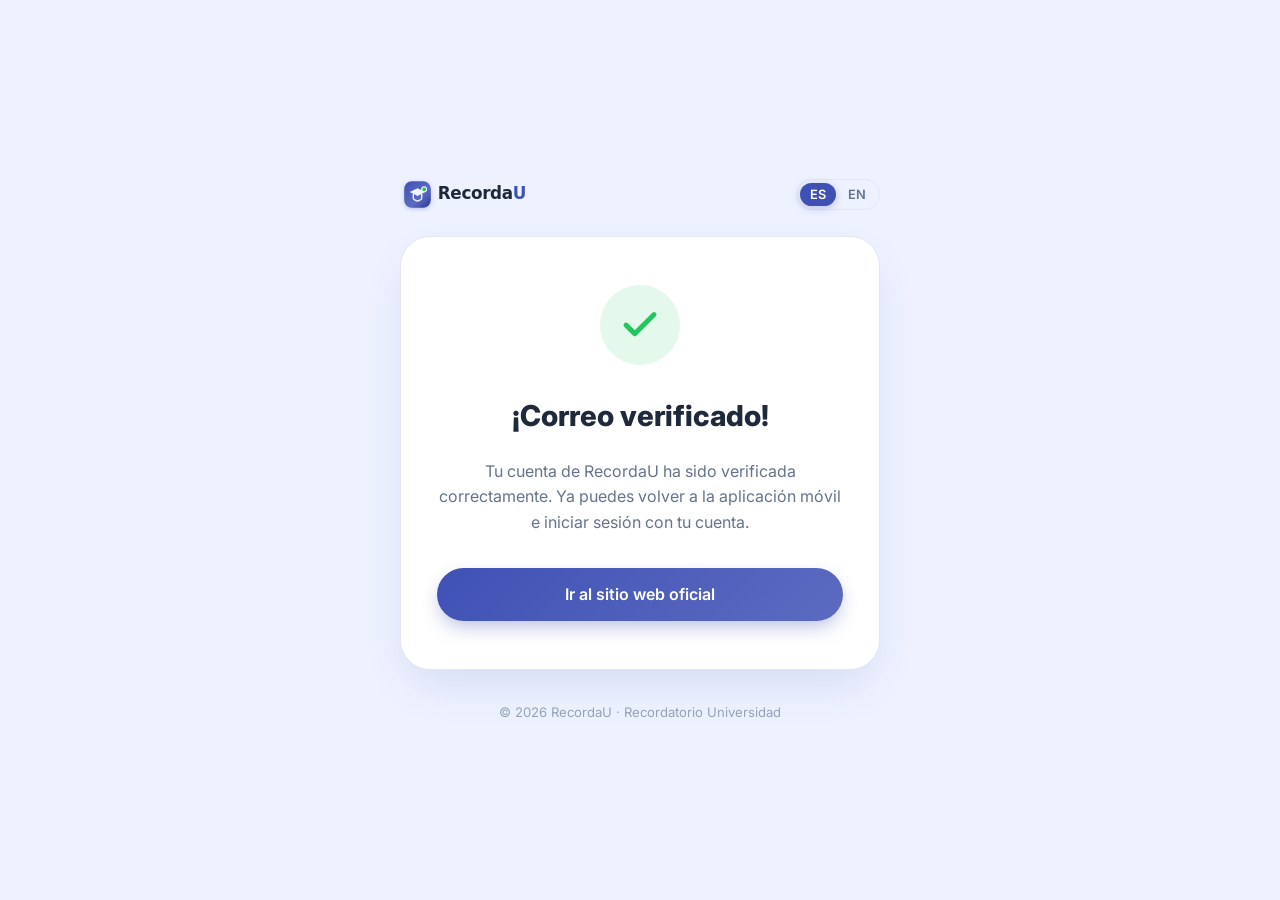
==== commit b8cbd6e1: "correcion de links para verificacion pagina y app" ====
--- a/auth/confirmed.html
+++ b/auth/confirmed.html
@@ -57,20 +57,11 @@
       </p>
 
       <div class="auth-actions">
-        <!-- Deep link button prepared for RecordaU mobile app -->
-        <a href="recordau://auth-callback" class="btn btn-primary" id="btn-open-app" data-i18n="auth_btn_open">
-          Abrir RecordaU
-        </a>
-
-        <!-- Fallback Return to Web Homepage -->
-        <a href="../index.html" class="btn btn-secondary" data-i18n="auth_btn_home">
+        <!-- Return to Web Homepage -->
+        <a href="../index.html" class="btn btn-primary" data-i18n="auth_btn_home">
           Ir al sitio web oficial
         </a>
       </div>
-
-      <small style="color: var(--text-muted); font-size: 0.8rem; margin-top: 8px;" data-i18n="auth_note">
-        Si la aplicación no se abre automáticamente, ábrela manualmente desde tu teléfono.
-      </small>
     </main>
 
     <!-- Footer note -->
@@ -82,18 +73,5 @@
   <!-- Scripts -->
   <script src="../js/translations.js"></script>
   <script src="../js/main.js"></script>
-  <script>
-    // Deep-link trigger helper for mobile web browser
-    document.getElementById('btn-open-app')?.addEventListener('click', (e) => {
-      // In local testing without the mobile deep link registered, notify the user gracefully
-      setTimeout(() => {
-        const lang = localStorage.getItem('recordau_lang') || 'es';
-        const msg = lang === 'es'
-          ? 'Si la app no se abre de inmediato, puedes abrir RecordaU desde tu pantalla de inicio.'
-          : 'If the app does not open immediately, you can open RecordaU from your home screen.';
-        showToast(msg);
-      }, 1000);
-    });
-  </script>
 </body>
 </html>
